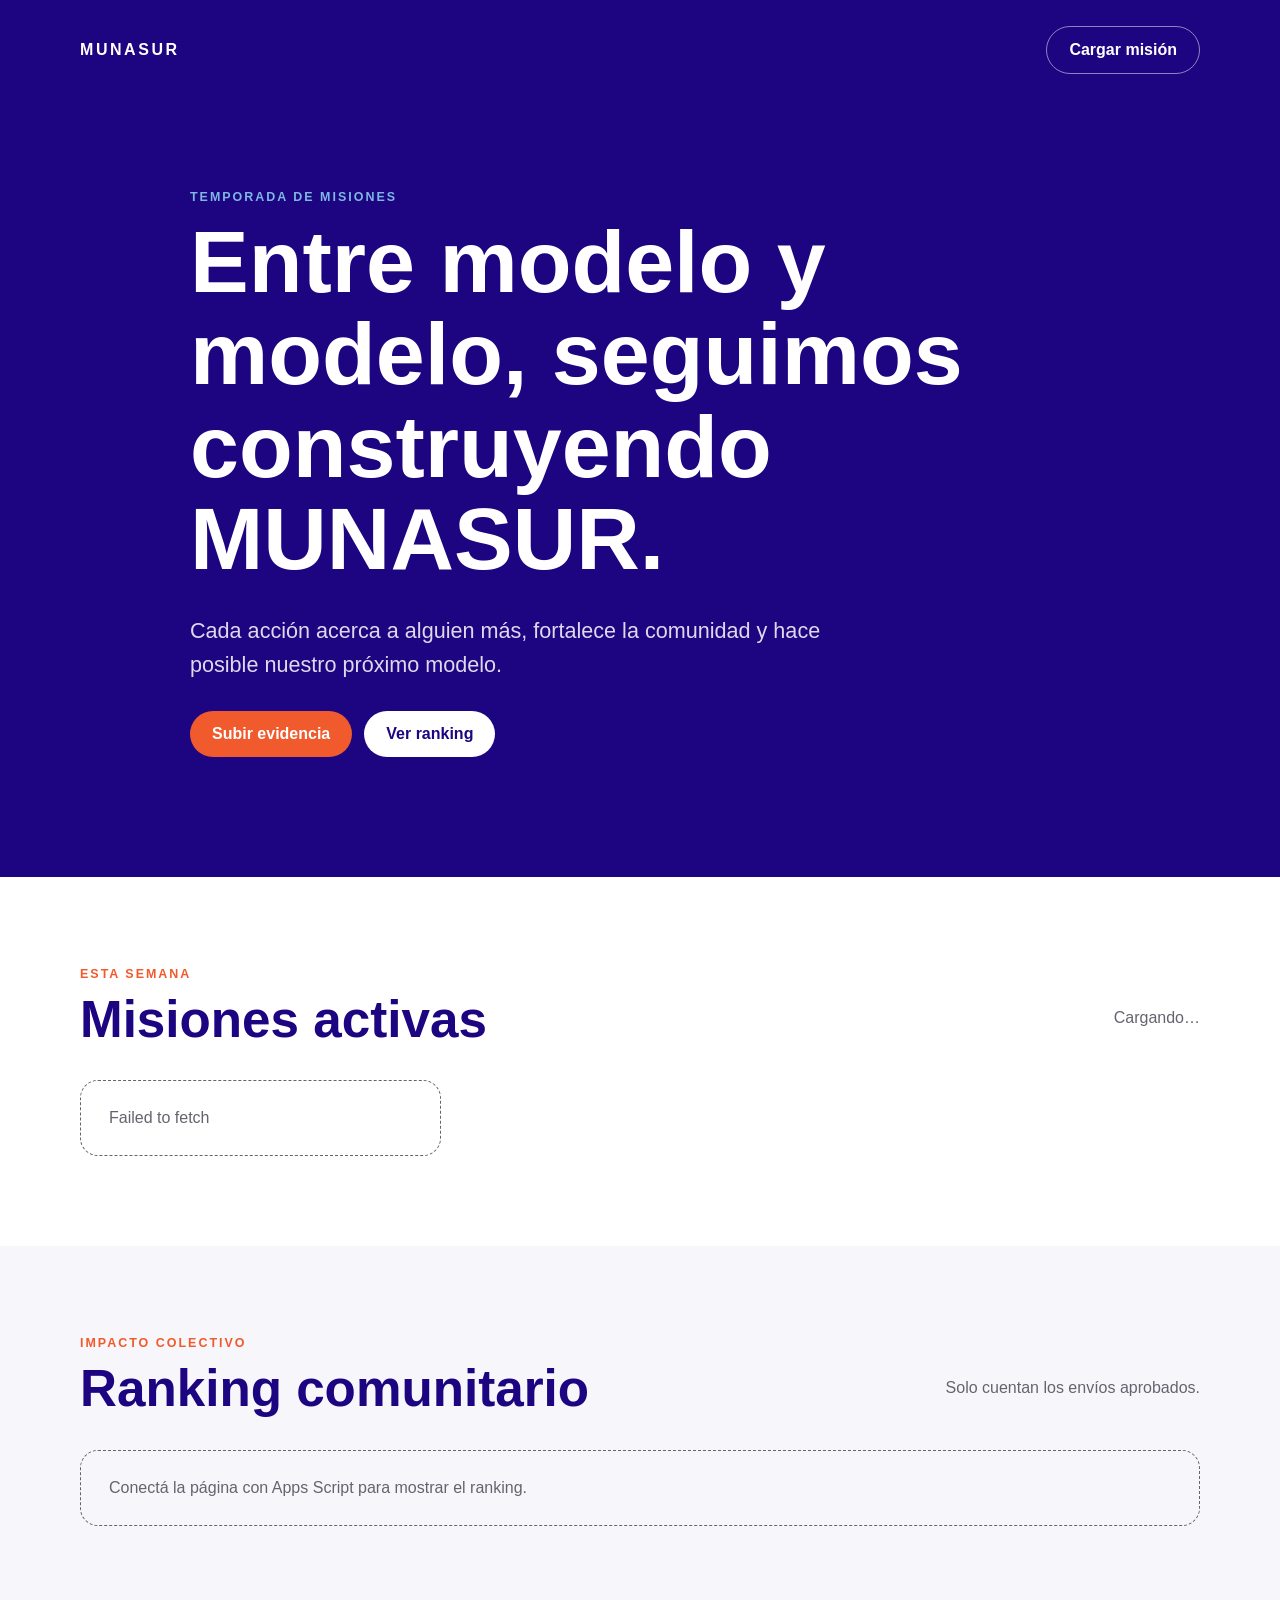
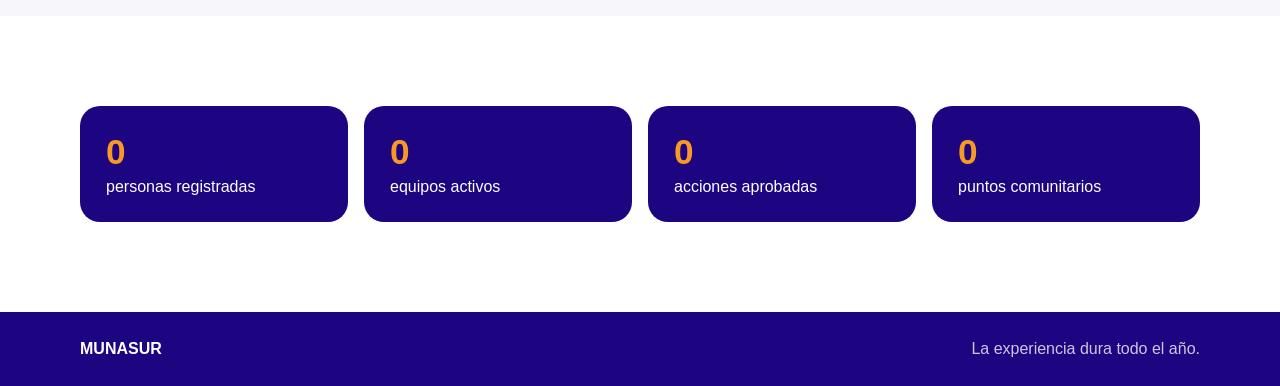
==== index.html @ c3bd2515 "Primera versión MUNASUR Misiones" ====
<!doctype html>
<html lang="es">
<head>
  <meta charset="utf-8" />
  <meta name="viewport" content="width=device-width,initial-scale=1" />
  <meta name="description" content="Misiones MUNASUR: participación, comunidad e impacto colectivo." />
  <title>Misiones MUNASUR</title>
  <link rel="preconnect" href="https://fonts.googleapis.com">
  <link rel="preconnect" href="https://fonts.gstatic.com" crossorigin>
  <link href="https://fonts.googleapis.com/css2?family=DM+Sans:wght@400;500;600;700&family=Montserrat:wght@700;800&display=swap" rel="stylesheet">
  <link rel="stylesheet" href="styles.css" />
</head>
<body>
  <header class="hero">
    <nav class="nav shell">
      <div class="brand">MUNASUR</div>
      <button class="button button--ghost" id="openSubmitTop">Cargar misión</button>
    </nav>
    <div class="hero__content shell">
      <p class="eyebrow">TEMPORADA DE MISIONES</p>
      <h1>Entre modelo y modelo, seguimos construyendo MUNASUR.</h1>
      <p class="hero__lead">Cada acción acerca a alguien más, fortalece la comunidad y hace posible nuestro próximo modelo.</p>
      <div class="hero__actions">
        <button class="button" id="openSubmitHero">Subir evidencia</button>
        <a class="button button--secondary" href="#ranking">Ver ranking</a>
      </div>
    </div>
  </header>

  <main>
    <section class="section shell">
      <div class="section__heading">
        <div>
          <p class="eyebrow">ESTA SEMANA</p>
          <h2>Misiones activas</h2>
        </div>
        <p class="muted" id="lastUpdate">Cargando…</p>
      </div>
      <div class="cards" id="missions"></div>
    </section>

    <section class="section section--soft" id="ranking">
      <div class="shell">
        <div class="section__heading">
          <div>
            <p class="eyebrow">IMPACTO COLECTIVO</p>
            <h2>Ranking comunitario</h2>
          </div>
          <p class="muted">Solo cuentan los envíos aprobados.</p>
        </div>
        <div class="ranking" id="rankingList"></div>
      </div>
    </section>

    <section class="section shell">
      <div class="impact-grid" id="stats"></div>
    </section>
  </main>

  <dialog class="modal" id="submitDialog">
    <form class="modal__panel" id="submissionForm">
      <button type="button" class="modal__close" id="closeDialog" aria-label="Cerrar">×</button>
      <p class="eyebrow">CARGAR EVIDENCIA</p>
      <h2>Completá tu misión</h2>
      <p class="muted">Ingresá el mail con el que te registraste. La coordinación revisará el envío antes de sumar puntos.</p>

      <label>Mail MUNASUR
        <input type="email" name="email" id="email" required placeholder="nombre@munasur.org" />
      </label>
      <label>Misión
        <select name="missionId" id="missionSelect" required></select>
      </label>
      <label>Contanos brevemente qué hiciste
        <textarea name="comment" id="comment" rows="4" maxlength="600" required></textarea>
      </label>
      <label>Evidencia
        <input type="file" name="evidence" id="evidence" accept="image/*,.pdf,video/mp4,video/quicktime" required />
        <small>Máximo recomendado: 8 MB. Imagen, PDF o video corto.</small>
      </label>
      <label class="check"><input type="checkbox" required /> Confirmo que la evidencia corresponde a una acción real.</label>
      <button class="button button--full" type="submit" id="submitButton">Enviar para revisión</button>
      <p class="form-message" id="formMessage" role="status"></p>
    </form>
  </dialog>

  <footer class="footer">
    <div class="shell"><strong>MUNASUR</strong><span>La experiencia dura todo el año.</span></div>
  </footer>

  <script src="config.js"></script>
  <script src="script.js"></script>
</body>
</html>
---- styles.css ----
:root{
    --orange:#f15a2c;
    --blue:#7eb7e4;
    --amber:#f89825;
    --purple:#1d0480;
  
    --navy:#1d0480;
    --teal:#7eb7e4;
    --gold:#f89825;
  
    --paper:#f7f7fb;
    --ink:#1d0480;
    --muted:#64646f;
    --white:#fff;
    --line:#e2e2ea;
    --danger:#a33a3a;
  
    --radius:22px;
    --shadow:0 18px 50px rgba(29,4,128,.12);
  }
  
  *{
    box-sizing:border-box;
  }
  
  html{
    scroll-behavior:smooth;
  }
  
  body{
    margin:0;
    font-family:"Raleway",sans-serif;
    color:var(--ink);
    background:#fff;
  }
  
  .shell{
    width:min(1120px,calc(100% - 40px));
    margin:auto;
  }
  
  
  /* HERO */
  
  .hero{
    min-height:620px;
    color:#fff;
    background:#1d0480;
    overflow:hidden;
  }
  
  .nav{
    display:flex;
    align-items:center;
    justify-content:space-between;
    padding:26px 0;
  }
  
  .brand{
    font-family:"Poppins",sans-serif;
    font-weight:800;
    letter-spacing:.16em;
  }
  
  .hero__content{
    padding:90px 0 120px;
    max-width:900px;
  }
  
  .eyebrow{
    font-family:"Poppins",sans-serif;
    font-size:.78rem;
    font-weight:800;
    letter-spacing:.16em;
    color:var(--orange);
    margin:0 0 12px;
  }

  .hero .eyebrow{
    color:#7eb7e4;
  }
  
  /* TIPOGRAFÍA */
  
  h1,
  h2,
  h3{
    font-family:"Poppins",sans-serif;
    margin:0;
    line-height:1.05;
  }
  
  h1{
    font-size:clamp(2.7rem,7vw,5.5rem);
    max-width:980px;
  }
  
  h2{
    font-size:clamp(2rem,4vw,3.2rem);
  }
  
  .hero__lead{
    font-family:"Raleway",sans-serif;
    font-size:clamp(1.05rem,2vw,1.35rem);
    line-height:1.6;
    max-width:700px;
    color:rgba(255,255,255,.85);
    margin:28px 0;
  }
  
  
  /* BOTONES */
  
  .hero__actions{
    display:flex;
    gap:12px;
    flex-wrap:wrap;
  }
  
  .button{
    border:0;
    border-radius:999px;
    background:#f15a2c;
    color: #fff;
    padding:14px 22px;
    font:700 1rem "Raleway",sans-serif;
    cursor:pointer;
    text-decoration:none;
    display:inline-flex;
    justify-content:center;
    align-items:center;
    transition:.2s transform,.2s opacity;
  }
  
  .button:hover{
    transform:translateY(-2px);
    background:#f89825;
    color:#1d0480;
  }
  
  .button--secondary{
    background:#fff;
    color:var(--purple);
  }
  
  .button--ghost{
    background:transparent;
    color:#fff;
    border:1px solid rgba(255,255,255,.5);
  }
  
  .button--full{
    width:100%;
    margin-top:6px;
  }
  
  
  /* SECCIONES */
  
  .section{
    padding:90px 0;
  }
  
  .section--soft{
    background:var(--paper);
  }
  
  .section__heading{
    display:flex;
    justify-content:space-between;
    align-items:flex-end;
    gap:30px;
    margin-bottom:34px;
  }
  
  .muted{
    color:var(--muted);
    line-height:1.6;
  }
  
  
  /* MISIONES */
  
  .cards{
    display:grid;
    grid-template-columns:repeat(3,1fr);
    gap:18px;
  }
  
  .card{
    border:1px solid var(--line);
    border-radius:var(--radius);
    padding:26px;
    box-shadow:0 10px 30px rgba(29,4,128,.07);
    background:#fff;
    display:flex;
    flex-direction:column;
    min-height:285px;
  }
  
  .card__top{
    display:flex;
    justify-content:space-between;
    gap:12px;
    align-items:center;
  }
  
  .pill{
    font-size:.75rem;
    font-weight:800;
    padding:7px 10px;
    border-radius:999px;
    background:#7eb7e4;
    color:#fff;
  }
  
  .points{
    font-family:"Poppins",sans-serif;
    font-weight:800;
    color:#f15a2c;
  }
  
  .card h3{
    font-family:"Poppins",sans-serif;
    font-size:1.4rem;
    margin:24px 0 10px;
  }
  
  .card p{
    line-height:1.6;
    color:var(--muted);
    margin:0 0 22px;
  }
  
  .card .button{
    margin-top:auto;
    align-self:flex-start;
  }
  
  
  /* RANKING */
  
  .ranking{
    display:grid;
    gap:12px;
  }
  
  .rank-row{
    display:grid;
    grid-template-columns:62px 1fr auto;
    align-items:center;
    gap:16px;
    background:#fff;
    border-radius:18px;
    padding:18px 22px;
    border:1px solid var(--line);
  }
  
  .rank-position{
    font:800 1.35rem "Poppins",sans-serif;
    color:#f15a2c;
  }
  
  .rank-team{
    font-family:"Poppins",sans-serif;
    font-weight:700;
    font-size:1.08rem;
  }
  
  .rank-meta{
    font-size:.9rem;
    color:var(--muted);
    margin-top:3px;
  }
  
  .rank-score{
    font:800 1.3rem "Poppins",sans-serif;
    color:var(--purple);
  }
  
  
  /* IMPACTO */
  
  .impact-grid{
    display:grid;
    grid-template-columns:repeat(4,1fr);
    gap:16px;
  }
  
  .stat{
    padding:26px;
    border-radius:20px;
    background:#1d0480;
    color:#fff;
  }
  
  .stat strong{
    display:block;
    font:800 2.2rem "Poppins",sans-serif;
    color:#f89825;
    margin-bottom:6px;
  }
  
  
  /* MODAL */
  
  .modal{
    border:0;
    padding:0;
    border-radius:24px;
    width:min(620px,calc(100% - 28px));
    box-shadow:0 18px 50px rgba(29,4,128,.12);
  }
  
  .modal::backdrop{
    background:#1d0480;
    backdrop-filter:blur(4px);
  }
  
  .modal__panel{
    padding:34px;
    position:relative;
  }
  
  .modal__close{
    position:absolute;
    right:20px;
    top:16px;
    border:0;
    background:transparent;
    font-size:2rem;
    cursor:pointer;
    color:#64646f;
  }
  
  
  /* FORMULARIO */
  
  label{
    display:block;
    font-weight:700;
    margin:18px 0 0;
  }
  
  input,
  select,
  textarea{
    width:100%;
    margin-top:8px;
    border:1px solid #cfd6df;
    border-radius:12px;
    padding:13px 14px;
    font-family:"Raleway",sans-serif;
    font-size:1rem;
    background:#fff;
  }
  
  input:focus,
  select:focus,
  textarea:focus{
    outline:none;
    border-color:#7eb7e4;
    box-shadow:0 0 0 3px rgba(126,183,228,.25);
  }
  
  textarea{
    resize:vertical;
  }
  
  small{
    display:block;
    color:#64646f;
    font-weight:400;
    margin-top:6px;
  }
  
  .check{
    display:flex;
    align-items:flex-start;
    gap:9px;
    font-weight:500;
    line-height:1.4;
  }
  
  .check input{
    width:auto;
    margin-top:3px;
  }
  
  .form-message{
    min-height:24px;
    text-align:center;
    font-weight:700;
  }
  
  .form-message.error{
    color:#a33a3a;
  }
  
  .form-message.success{
    color:#3a8d8a;
  }
  
  
  /* FOOTER */
  
  .footer{
    padding:28px 0;
    background:#1d0480;
    color:#fff;
  }
  
  .footer .shell{
    display:flex;
    justify-content:space-between;
    gap:20px;
    color:rgba(255,255,255,.78);
  }
  
  .footer strong{
    color:#fff;
  }
  
  .empty{
    padding:28px;
    border:1px dashed #64646f;
    border-radius:18px;
    color:var(--muted);
  }
  
  
  /* RESPONSIVE */
  
  @media(max-width:820px){
  
    .cards,
    .impact-grid{
      grid-template-columns:1fr 1fr;
    }
  
    .hero{
      min-height:auto;
    }
  
    .hero__content{
      padding:70px 0 100px;
    }
  
    .section__heading{
      align-items:flex-start;
      flex-direction:column;
    }
  
    .rank-row{
      grid-template-columns:48px 1fr;
    }
  
    .rank-score{
      grid-column:2;
    }
  }
  
  @media(max-width:560px){
  
    .shell{
      width:min(100% - 26px,1120px);
    }
  
    .cards,
    .impact-grid{
      grid-template-columns:1fr;
    }
  
    .hero__content{
      padding:56px 0 80px;
    }
  
    .section{
      padding:64px 0;
    }
  
    .modal__panel{
      padding:28px 20px;
    }
  
    .footer .shell{
      flex-direction:column;
    }
  }
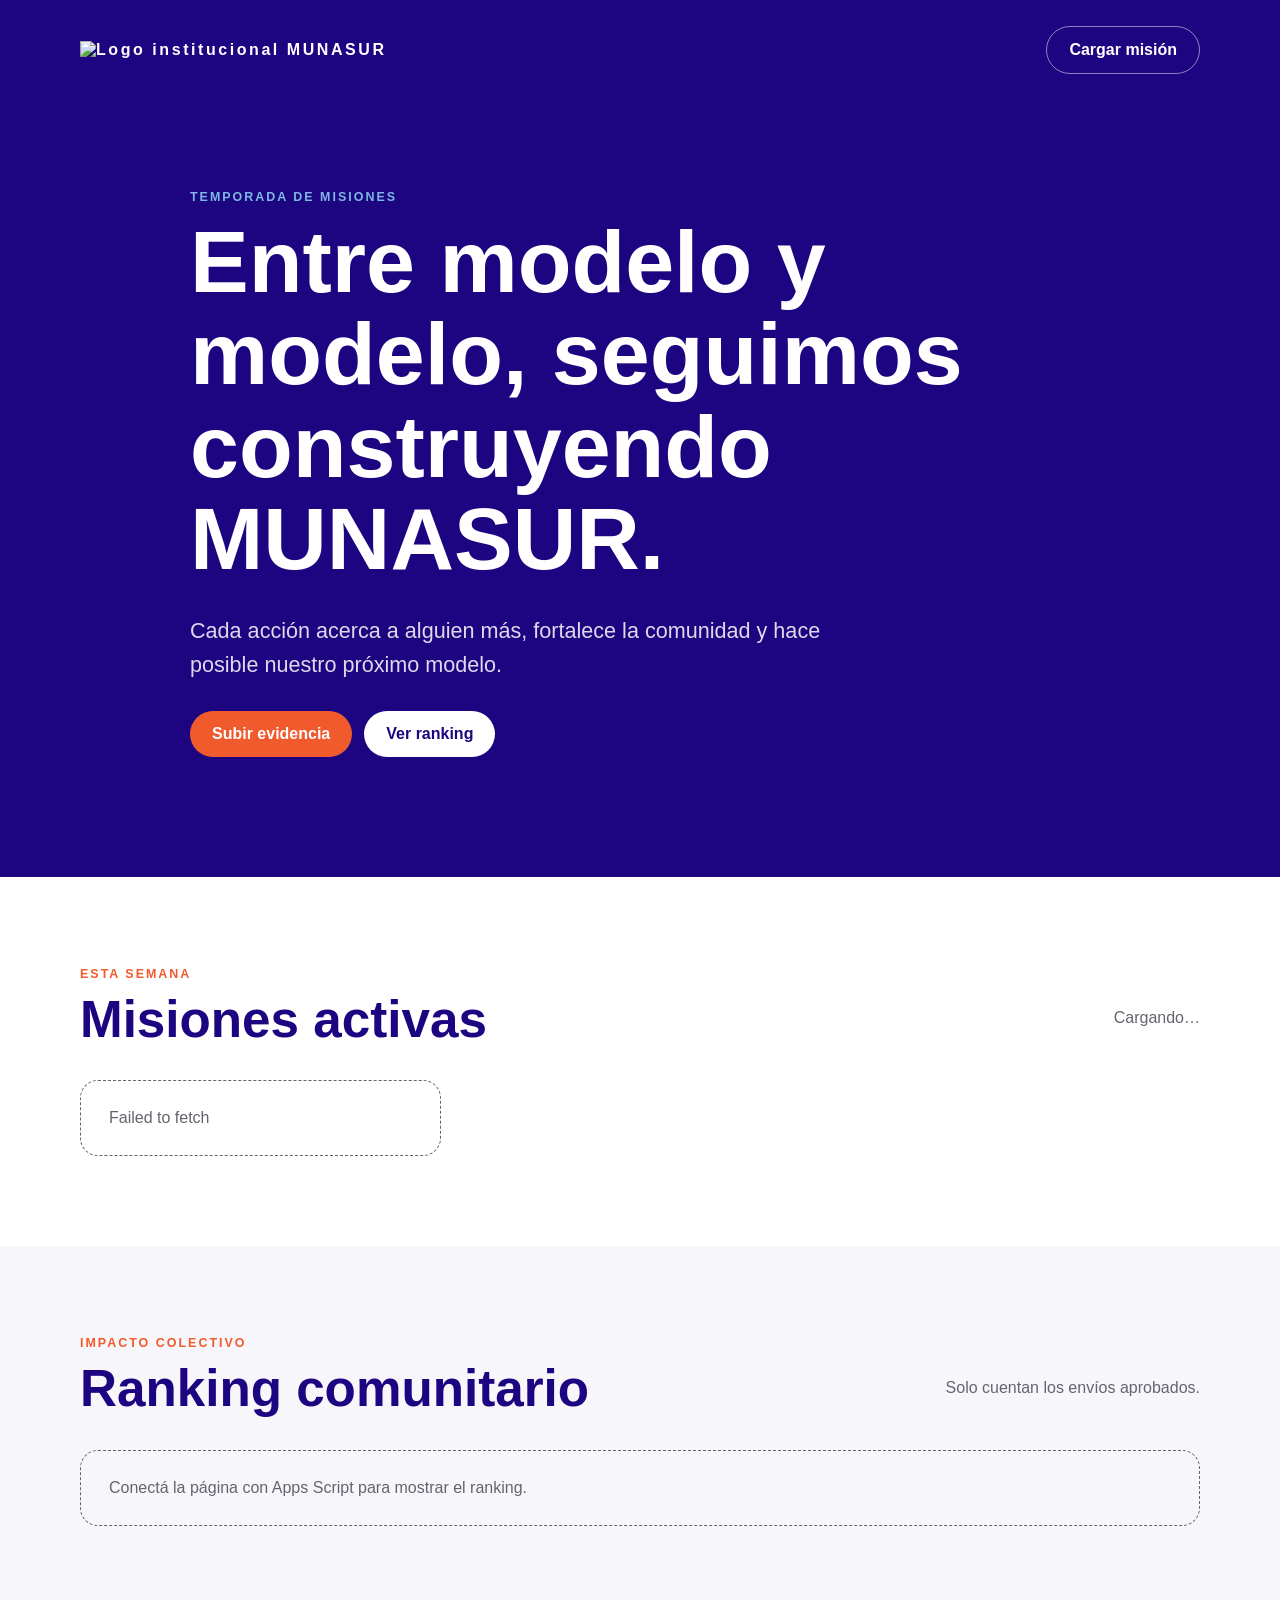
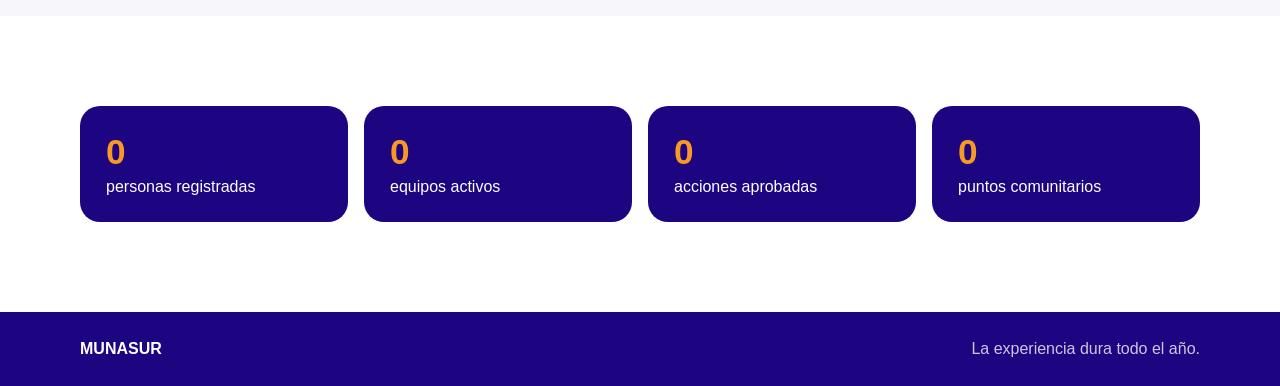
==== commit 5bc48d76: "Replace brand text with logo image" ====
--- a/index.html
+++ b/index.html
@@ -13,7 +13,9 @@
 <body>
   <header class="hero">
     <nav class="nav shell">
-      <div class="brand">MUNASUR</div>
+      <div class="brand">
+        <img src="logo.png" alt="Logo institucional MUNASUR">
+      </div>
       <button class="button button--ghost" id="openSubmitTop">Cargar misión</button>
     </nav>
     <div class="hero__content shell">
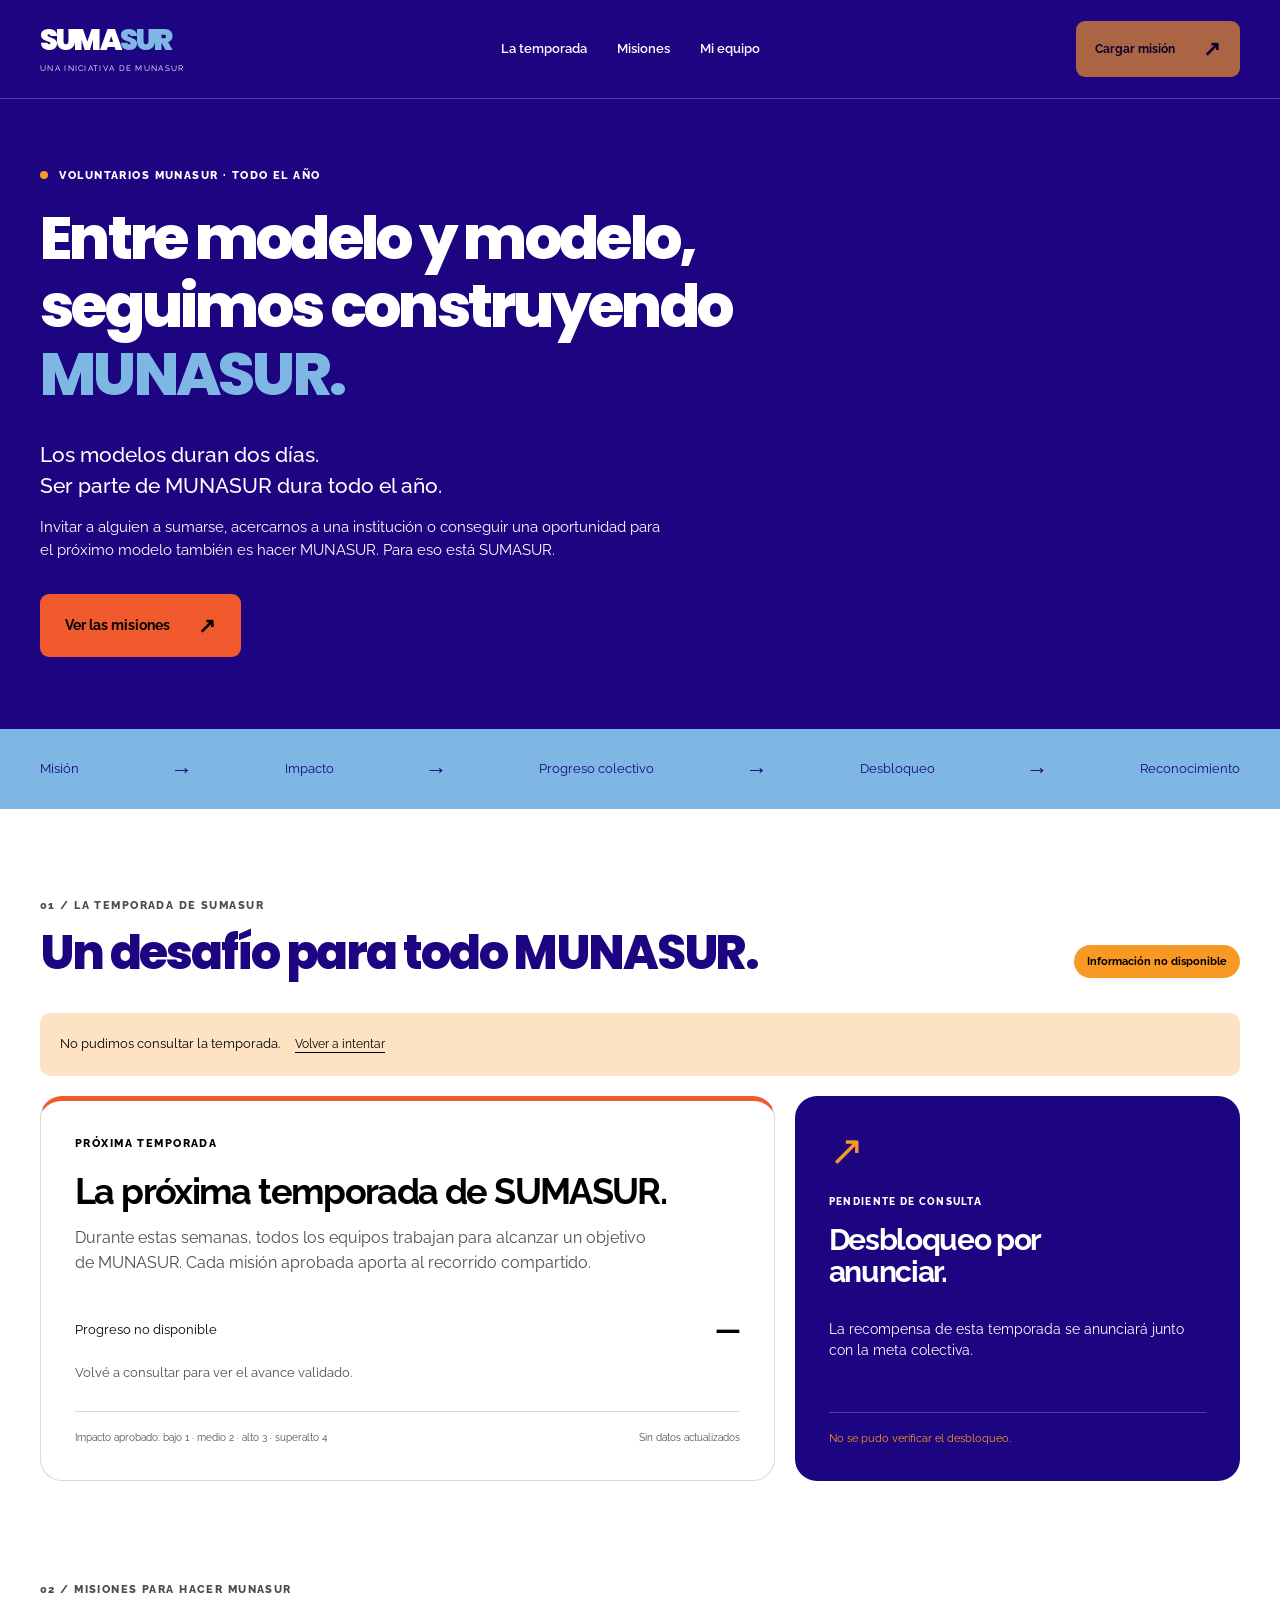
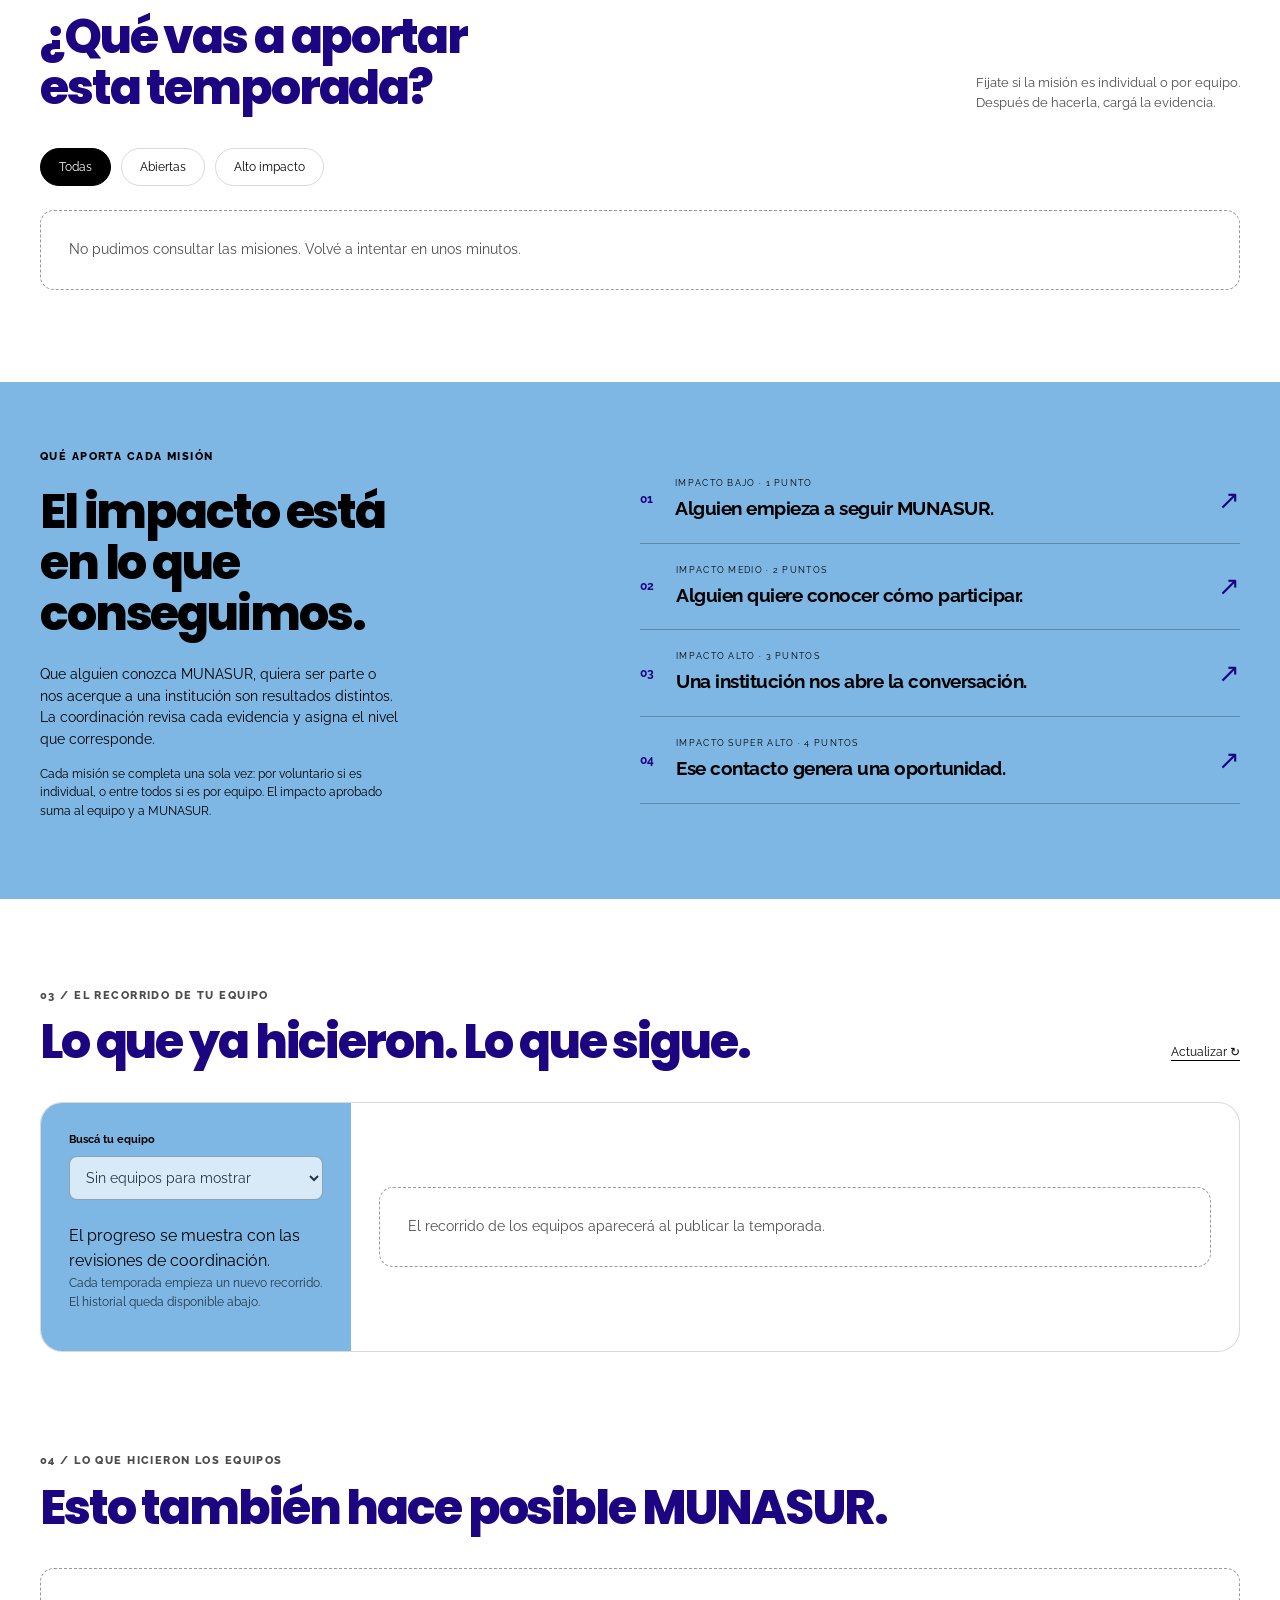
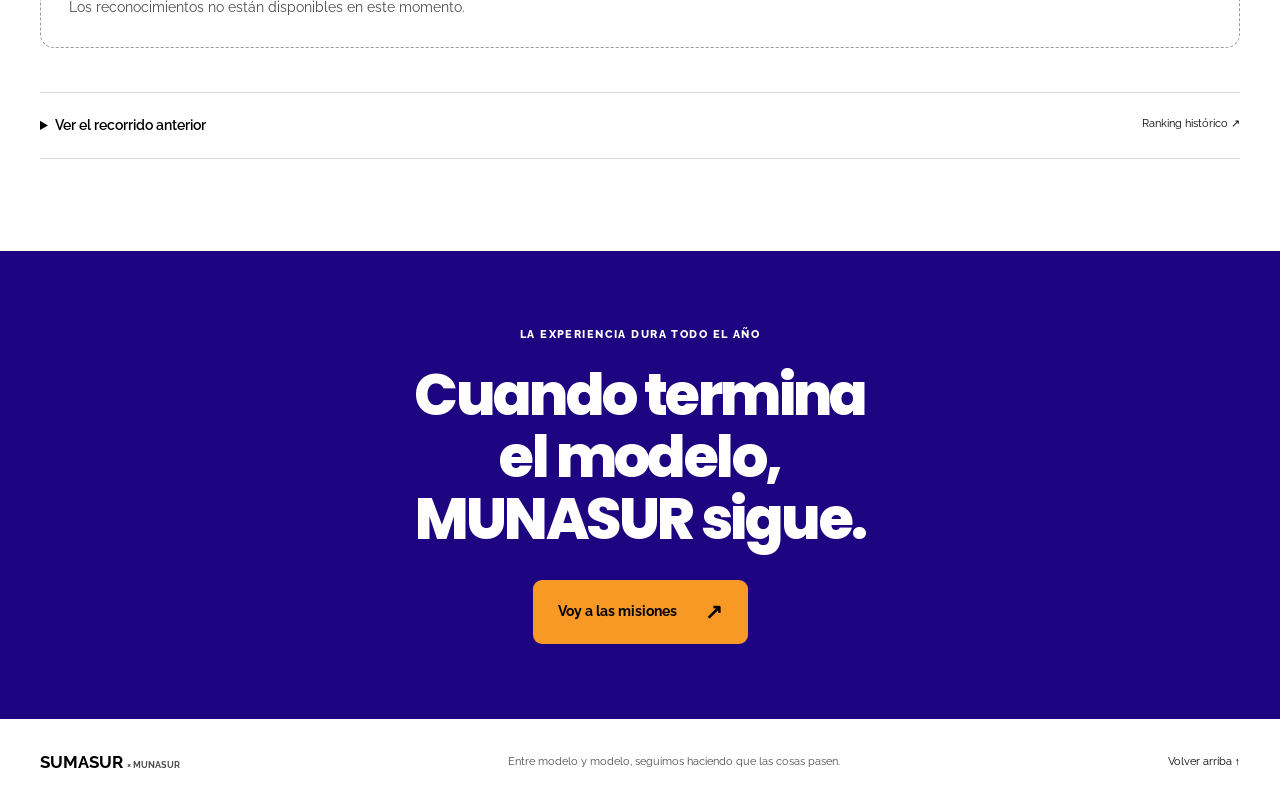
==== commit 26a02b77: "Add relanzamiento SUMASUR" ====
--- a/index.html
+++ b/index.html
@@ -1,95 +1,54 @@
 <!doctype html>
-<html lang="es">
+<html lang="es-AR">
 <head>
-  <meta charset="utf-8" />
-  <meta name="viewport" content="width=device-width,initial-scale=1" />
-  <meta name="description" content="Misiones MUNASUR: participación, comunidad e impacto colectivo." />
-  <title>Misiones MUNASUR</title>
-  <link rel="preconnect" href="https://fonts.googleapis.com">
-  <link rel="preconnect" href="https://fonts.gstatic.com" crossorigin>
-  <link href="https://fonts.googleapis.com/css2?family=DM+Sans:wght@400;500;600;700&family=Montserrat:wght@700;800&display=swap" rel="stylesheet">
-  <link rel="stylesheet" href="styles.css" />
+  <meta charset="utf-8"><meta name="viewport" content="width=device-width,initial-scale=1">
+  <meta name="description" content="SUMASUR: misiones con impacto, temporadas y metas que construimos en comunidad.">
+  <meta name="theme-color" content="#1d0480"><title>SUMASUR · Entre modelo y modelo</title>
+  <link rel="preconnect" href="https://fonts.googleapis.com"><link rel="preconnect" href="https://fonts.gstatic.com" crossorigin>
+  <link href="https://fonts.googleapis.com/css2?family=Raleway:wght@400;500;600;700&family=Poppins:wght@600;700;800;900&display=swap" rel="stylesheet">
+  <link rel="stylesheet" href="styles.css">
 </head>
 <body>
-  <header class="hero">
-    <nav class="nav shell">
-      <div class="brand">
-        <img src="logo.png" alt="Logo institucional MUNASUR">
-      </div>
-      <button class="button button--ghost" id="openSubmitTop">Cargar misión</button>
-    </nav>
-    <div class="hero__content shell">
-      <p class="eyebrow">TEMPORADA DE MISIONES</p>
-      <h1>Entre modelo y modelo, seguimos construyendo MUNASUR.</h1>
-      <p class="hero__lead">Cada acción acerca a alguien más, fortalece la comunidad y hace posible nuestro próximo modelo.</p>
-      <div class="hero__actions">
-        <button class="button" id="openSubmitHero">Subir evidencia</button>
-        <a class="button button--secondary" href="#ranking">Ver ranking</a>
-      </div>
-    </div>
-  </header>
-
-  <main>
-    <section class="section shell">
-      <div class="section__heading">
-        <div>
-          <p class="eyebrow">ESTA SEMANA</p>
-          <h2>Misiones activas</h2>
-        </div>
-        <p class="muted" id="lastUpdate">Cargando…</p>
-      </div>
-      <div class="cards" id="missions"></div>
-    </section>
-
-    <section class="section section--soft" id="ranking">
-      <div class="shell">
-        <div class="section__heading">
-          <div>
-            <p class="eyebrow">IMPACTO COLECTIVO</p>
-            <h2>Ranking comunitario</h2>
-          </div>
-          <p class="muted">Solo cuentan los envíos aprobados.</p>
-        </div>
-        <div class="ranking" id="rankingList"></div>
-      </div>
-    </section>
-
-    <section class="section shell">
-      <div class="impact-grid" id="stats"></div>
-    </section>
-  </main>
-
-  <dialog class="modal" id="submitDialog">
-    <form class="modal__panel" id="submissionForm">
-      <button type="button" class="modal__close" id="closeDialog" aria-label="Cerrar">×</button>
-      <p class="eyebrow">CARGAR EVIDENCIA</p>
-      <h2>Completá tu misión</h2>
-      <p class="muted">Ingresá el mail con el que te registraste. La coordinación revisará el envío antes de sumar puntos.</p>
-
-      <label>Mail MUNASUR
-        <input type="email" name="email" id="email" required placeholder="nombre@munasur.org" />
-      </label>
-      <label>Misión
-        <select name="missionId" id="missionSelect" required></select>
-      </label>
-      <label>Contanos brevemente qué hiciste
-        <textarea name="comment" id="comment" rows="4" maxlength="600" required></textarea>
-      </label>
-      <label>Evidencia
-        <input type="file" name="evidence" id="evidence" accept="image/*,.pdf,video/mp4,video/quicktime" required />
-        <small>Máximo recomendado: 8 MB. Imagen, PDF o video corto.</small>
-      </label>
-      <label class="check"><input type="checkbox" required /> Confirmo que la evidencia corresponde a una acción real.</label>
-      <button class="button button--full" type="submit" id="submitButton">Enviar para revisión</button>
-      <p class="form-message" id="formMessage" role="status"></p>
-    </form>
-  </dialog>
-
-  <footer class="footer">
-    <div class="shell"><strong>MUNASUR</strong><span>La experiencia dura todo el año.</span></div>
-  </footer>
-
-  <script src="config.js"></script>
-  <script src="script.js"></script>
-</body>
-</html>
+<a class="skip" href="#main">Ir al contenido</a>
+<div class="demo-banner" id="demoBanner" hidden>VISTA DE EJEMPLO · Equipos, resultados y recompensa ficticios. Los envíos están desactivados. <a href="?">Salir del ejemplo</a><div class="demo-controls"><label for="demoGoalType">Probar desbloqueo por</label><select id="demoGoalType"><option value="puntos">Puntos de impacto</option><option value="resultados">Resultados concretos</option></select></div></div>
+<header class="header"><nav class="shell nav" aria-label="Principal">
+  <a class="wordmark" href="#" aria-label="SUMASUR, inicio">SUMA<span>SUR</span><small>UNA INICIATIVA DE MUNASUR</small></a>
+  <div class="nav-links"><a href="#temporada">La temporada</a><a href="#misiones">Misiones</a><a href="#equipos">Mi equipo</a></div>
+  <button class="button button--small" id="openSubmitTop" disabled>Cargar misión <span aria-hidden="true">↗</span></button>
+</nav></header>
+<main id="main">
+<div class="hero-band"><section class="hero shell">
+  <div class="hero-copy"><p class="eyebrow"><span class="dot"></span> VOLUNTARIOS MUNASUR · TODO EL AÑO</p>
+    <h1>Entre modelo y modelo, <br>seguimos construyendo <br><span>MUNASUR.</span></h1>
+    <p class="hero-lead">Los modelos duran dos días.<br>Ser parte de MUNASUR dura todo el año.</p>
+    <p class="hero-note">Invitar a alguien a sumarse, acercarnos a una institución o conseguir una oportunidad para el próximo modelo también es hacer MUNASUR. Para eso está SUMASUR.</p>
+    <a class="button" href="#misiones">Ver las misiones <span aria-hidden="true">↗</span></a>
+  </div>
+</section></div>
+<div class="principles"><div class="shell"><span>Misión</span><b>→</b><span>Impacto</span><b>→</b><span>Progreso colectivo</span><b>→</b><span>Desbloqueo</span><b>→</b><span>Reconocimiento</span></div></div>
+<section class="section shell" id="temporada">
+  <div class="section-heading"><div><p class="eyebrow">01 / LA TEMPORADA DE SUMASUR</p><h2>Un desafío para todo MUNASUR.</h2></div><span class="status-pill" id="seasonStatus">Consultando temporada…</span></div>
+  <div id="connectionMessage" class="notice" role="status" hidden></div>
+  <div class="season-grid"><article class="season-card"><p class="eyebrow" id="seasonDates">PRÓXIMA TEMPORADA</p><h3 id="seasonTitle">La próxima temporada de SUMASUR.</h3><p id="seasonNarrative">Durante estas semanas, todos los equipos trabajan para alcanzar un objetivo de MUNASUR. Cada misión aprobada aporta al recorrido compartido.</p>
+    <div class="progress-top"><span id="progressLabel">Meta por anunciar</span><strong id="progressNumber">—</strong></div>
+    <progress id="collectiveMeter" max="100" value="0" aria-label="Progreso colectivo" hidden></progress>
+    <div id="goalList" class="goal-list"></div><p class="small" id="progressCaption">La coordinación publicará el objetivo y los criterios antes del lanzamiento.</p>
+    <p class="season-impact" id="seasonImpact"></p><div class="season-bottom"><span>Impacto aprobado: bajo 1 · medio 2 · alto 3 · superalto 4</span><span id="seasonUpdate"></span></div>
+  </article><aside class="unlock-card"><span class="unlock-icon" id="unlockIcon" aria-hidden="true">↗</span><p class="eyebrow" id="unlockLabel">LO QUE PODEMOS DESBLOQUEAR</p><h3 id="rewardTitle">Desbloqueo por anunciar.</h3><p id="rewardDescription">La recompensa de esta temporada se anunciará junto con la meta colectiva.</p><div class="unlock-footer" id="unlockFooter">Lo alcanzamos entre todos los equipos.</div></aside></div>
+</section>
+<section class="section shell" id="misiones"><div class="section-heading"><div><p class="eyebrow">02 / MISIONES PARA HACER MUNASUR</p><h2>¿Qué vas a aportar<br>esta temporada?</h2></div><p class="section-note">Fijate si la misión es individual o por equipo.<br>Después de hacerla, cargá la evidencia.</p></div>
+  <div class="filters" role="group" aria-label="Filtrar misiones"><button class="filter active" data-filter="all" aria-pressed="true">Todas</button><button class="filter" data-filter="open" aria-pressed="false">Abiertas</button><button class="filter" data-filter="alto" aria-pressed="false">Alto impacto</button></div>
+  <div class="mission-grid" id="missions" aria-live="polite"><p class="empty">Consultando las misiones de la temporada…</p></div>
+</section>
+<section class="quality-section"><div class="shell quality-layout"><div><p class="eyebrow">QUÉ APORTA CADA MISIÓN</p><h2>El impacto está<br>en lo que conseguimos.</h2><p>Que alguien conozca MUNASUR, quiera ser parte o nos acerque a una institución son resultados distintos. La coordinación revisa cada evidencia y asigna el nivel que corresponde.</p><p class="quality-note">Cada misión se completa una sola vez: por voluntario si es individual, o entre todos si es por equipo. El impacto aprobado suma al equipo y a MUNASUR.</p></div><ol class="quality-ladder"><li><span>01</span><div><small>IMPACTO BAJO · 1 PUNTO</small><strong>Alguien empieza a seguir MUNASUR.</strong></div><i>↗</i></li><li><span>02</span><div><small>IMPACTO MEDIO · 2 PUNTOS</small><strong>Alguien quiere conocer cómo participar.</strong></div><i>↗</i></li><li><span>03</span><div><small>IMPACTO ALTO · 3 PUNTOS</small><strong>Una institución nos abre la conversación.</strong></div><i>↗</i></li><li><span>04</span><div><small>IMPACTO SUPER ALTO · 4 PUNTOS</small><strong>Ese contacto genera una oportunidad.</strong></div><i>↗</i></li></ol></div></section>
+<section class="section shell" id="equipos"><div class="section-heading"><div><p class="eyebrow">03 / EL RECORRIDO DE TU EQUIPO</p><h2>Lo que ya hicieron. Lo que sigue.</h2></div><button class="text-button" id="refreshProgress">Actualizar <span aria-hidden="true">↻</span></button></div>
+  <div class="team-layout"><div class="team-sidebar"><label for="teamProgressSelect">Buscá tu equipo</label><select id="teamProgressSelect" disabled><option>Esperando temporada</option></select><div id="teamProgressSummary"><p>Acá vas a ver lo que completaron, lo que está en revisión y las misiones pendientes.</p></div><p class="small">Cada temporada empieza un nuevo recorrido. El historial queda disponible abajo.</p></div><div id="teamMissionList" class="team-list" aria-live="polite"><p class="empty">El progreso aparecerá cuando se publique la temporada.</p></div></div>
+</section>
+<section class="section shell" id="reconocimiento"><div class="section-heading"><div><p class="eyebrow">04 / LO QUE HICIERON LOS EQUIPOS</p><h2>Esto también hace posible MUNASUR.</h2></div></div><div id="recognitions" class="recognitions"><p class="empty">Acá vamos a reconocer los aportes aprobados y a los equipos que los hicieron posibles.</p></div>
+<details id="ranking" class="history"><summary>Ver el recorrido anterior <span>Ranking histórico ↗</span></summary><p class="small">Estos puntos pertenecen al sistema anterior y no se suman a la meta de la nueva temporada.</p><div id="rankingList">Consultá el historial para cargar los datos.</div><button class="text-button" id="loadHistory">Consultar historial</button></details></section>
+<section class="closing"><div class="shell"><p class="eyebrow">LA EXPERIENCIA DURA TODO EL AÑO</p><h2>Cuando termina<br>el modelo,<br><em>MUNASUR sigue.</em></h2><a class="button" href="#misiones">Voy a las misiones <span aria-hidden="true">↗</span></a></div></section>
+</main>
+<footer class="shell footer"><strong>SUMASUR <span>× MUNASUR</span></strong><p>Entre modelo y modelo, seguimos haciendo que las cosas pasen.</p><a href="#main">Volver arriba ↑</a></footer>
+<dialog id="submitDialog" aria-labelledby="dialogTitle"><form id="submissionForm"><button type="button" class="modal-close" id="closeDialog" aria-label="Cerrar">×</button><p class="eyebrow">CARGAR MISIÓN · SUMASUR</p><h2 id="dialogTitle">Contanos qué hicieron.</h2><p class="small">La coordinación revisará el resultado y su nivel de impacto antes de actualizar el progreso.</p><label>Mail con el que te registraste<input type="email" id="email" required autocomplete="email"></label><label>Misión<select id="missionSelect" required></select></label><p class="small" id="missionHelp"></p><label>¿Qué hiciste y qué resultado generó?<textarea id="comment" rows="4" required maxlength="600"></textarea></label><label>Evidencia<input type="file" id="evidence" required accept="image/*,.pdf,video/mp4,video/quicktime"><small>Imagen, PDF o video. Máximo 8 MB.</small></label><label class="check"><input type="checkbox" required> Confirmo que corresponde a una acción real.</label><button class="button" id="submitButton">Enviar para revisión</button><p id="formMessage" role="status"></p></form></dialog>
+<script src="config.js"></script><script src="season-engine.js"></script><script src="script.js"></script><script src="team-progress.js"></script>
+</body></html>
--- a/styles.css
+++ b/styles.css
@@ -1,489 +1,13 @@
-:root{
-    --orange:#f15a2c;
-    --blue:#7eb7e4;
-    --amber:#f89825;
-    --purple:#1d0480;
-  
-    --navy:#1d0480;
-    --teal:#7eb7e4;
-    --gold:#f89825;
-  
-    --paper:#f7f7fb;
-    --ink:#1d0480;
-    --muted:#64646f;
-    --white:#fff;
-    --line:#e2e2ea;
-    --danger:#a33a3a;
-  
-    --radius:22px;
-    --shadow:0 18px 50px rgba(29,4,128,.12);
-  }
-  
-  *{
-    box-sizing:border-box;
-  }
-  
-  html{
-    scroll-behavior:smooth;
-  }
-  
-  body{
-    margin:0;
-    font-family:"Raleway",sans-serif;
-    color:var(--ink);
-    background:#fff;
-  }
-  
-  .shell{
-    width:min(1120px,calc(100% - 40px));
-    margin:auto;
-  }
-  
-  
-  /* HERO */
-  
-  .hero{
-    min-height:620px;
-    color:#fff;
-    background:#1d0480;
-    overflow:hidden;
-  }
-  
-  .nav{
-    display:flex;
-    align-items:center;
-    justify-content:space-between;
-    padding:26px 0;
-  }
-  
-  .brand{
-    font-family:"Poppins",sans-serif;
-    font-weight:800;
-    letter-spacing:.16em;
-  }
-  
-  .hero__content{
-    padding:90px 0 120px;
-    max-width:900px;
-  }
-  
-  .eyebrow{
-    font-family:"Poppins",sans-serif;
-    font-size:.78rem;
-    font-weight:800;
-    letter-spacing:.16em;
-    color:var(--orange);
-    margin:0 0 12px;
-  }
+:root{--paper:#ffffff;--ink:#000000;--muted:#000000b3;--line:#00000026;--orange:#f15a2c;--blue:#7eb7e4;--purple:#1d0480;--lime:#f89825;--radius:22px}*{box-sizing:border-box}html{scroll-behavior:smooth;scroll-padding-top:100px}body{margin:0;background:var(--paper);color:var(--ink);font:16px/1.55 'Raleway',sans-serif}button,input,select,textarea{font:inherit}button,a,input,select,textarea{touch-action:manipulation}button,a{ -webkit-tap-highlight-color:transparent}a{color:inherit;text-decoration:none}button{cursor:pointer}button:disabled{cursor:not-allowed;opacity:.55}button:focus-visible,a:focus-visible,input:focus-visible,select:focus-visible,textarea:focus-visible,summary:focus-visible{outline:3px solid var(--purple);outline-offset:5px}[hidden]{display:none!important}.shell{width:min(1240px,calc(100% - 80px));margin:auto}h1,h2,h3,p{margin-top:0}h1,h2,h3{line-height:1.08;letter-spacing:-.045em}h1,h2,.wordmark{font-family:'Poppins',sans-serif}h2{font-size:clamp(30px,3.7vw,48px);font-weight:800;margin-bottom:0}h3{font-size:28px}p{color:var(--muted)}.eyebrow{font-size:11px;font-weight:800;letter-spacing:.13em;line-height:1.6;color:inherit;margin-bottom:20px}.small{font-size:13px}.header{border-bottom:1px solid var(--line)}.nav{min-height:98px;display:flex;align-items:center;justify-content:space-between;gap:24px}.wordmark{font-size:29px;font-weight:900;letter-spacing:-1.8px;line-height:1}.wordmark>span{color:var(--orange)}.wordmark small{display:block;font:8px 'Raleway',sans-serif;letter-spacing:1.3px;margin-top:8px}.nav-links{display:flex;gap:30px;font-size:13px;font-weight:600}.nav-links a:hover{color:var(--orange)}.button{display:inline-flex;align-items:center;justify-content:center;gap:28px;background:#1d0480;border:1px solid transparent;color:#fff;padding:16px 24px;border-radius:9px;font-size:14px;font-weight:700;line-height:1.4;transition:transform .2s,background .2s}.button:hover:not(:disabled){background:#000000;transform:translateY(-2px)}.button--small{padding:12px 18px;font-size:12px}.button span{font-size:21px}.hero{display:grid;grid-template-columns:1fr 1fr;align-items:center;gap:65px;padding-top:66px;padding-bottom:70px}.dot{display:inline-block;width:8px;height:8px;border-radius:50%;background:var(--orange);margin-right:7px}.hero h1{font-size:clamp(38px,5.2vw,69px);font-weight:800;line-height:1.015;margin-bottom:26px}.hero h1>span{color:var(--orange)}.hero-lead{font-size:19px;line-height:1.5;color:var(--ink);font-weight:500;margin-bottom:14px}.hero-note{font-size:14px;max-width:390px;margin-bottom:26px}.hero-art{height:536px;background:#ffffff;position:relative;border-radius:180px 180px 24px 24px;overflow:hidden;isolation:isolate}.art-grid{position:absolute;inset:0;background-image:linear-gradient(#7eb7e466 1px,transparent 1px),linear-gradient(90deg,#7eb7e466 1px,transparent 1px);background-size:42px 42px}.orbit-label{position:absolute;top:42px;left:0;width:100%;text-align:center;font-size:10px;letter-spacing:3px;font-weight:700}.art-circle{position:absolute;width:192px;height:192px;border-radius:50%;display:grid;place-items:center}.art-circle svg{width:65%;fill:none;stroke:var(--ink);stroke-width:7;stroke-linecap:round;stroke-linejoin:round}.circle-blue{background:var(--blue);left:38px;top:100px;transform:rotate(10deg)}.circle-orange{background:var(--orange);right:36px;top:163px;transform:rotate(-5deg);z-index:2}.circle-purple{background:var(--purple);left:85px;top:261px}.circle-purple svg{stroke:var(--lime)}.art-card{position:absolute;bottom:27px;right:21px;width:260px;padding:22px;background:var(--paper);border:1px solid var(--ink);box-shadow:5px 5px 0 var(--ink);transform:rotate(-5deg);z-index:4}.art-card>span{display:block;font-size:10px}.art-card .tiny-label{font-size:9px;letter-spacing:1px}.art-card strong{display:block;font-size:26px;letter-spacing:-1px;margin:6px 0}.art-card b{font-size:20px;margin-left:7px}.art-sticker{position:absolute;top:79px;right:25px;transform:rotate(13deg);border:1px solid var(--ink);border-radius:50%;width:96px;height:96px;display:grid;place-content:center;text-align:center;font-size:13px;font-weight:800;line-height:1.1;background:var(--lime);z-index:3}.principles{background:var(--ink);color:var(--paper)}.principles .shell{display:flex;justify-content:space-between;align-items:center;gap:15px;padding-top:23px;padding-bottom:23px;font-size:13px}.principles b{color:var(--lime);font-size:22px}.section{padding-top:88px;padding-bottom:12px}.section-heading{display:flex;justify-content:space-between;align-items:end;gap:30px;margin-bottom:35px}.section-heading .eyebrow{color:var(--muted);margin-bottom:12px}.section-note{font-size:13px;margin:0;max-width:340px}.status-pill,.tag{font-size:11px;font-weight:700;border:1px solid var(--line);border-radius:30px;padding:8px 13px;white-space:nowrap}.status-pill{background:var(--lime);border:0}.season-grid{display:grid;grid-template-columns:1.65fr 1fr;gap:20px}.season-card{background:#ffffff;border:1px solid var(--line);border-radius:var(--radius);padding:34px}.season-card h3{font-size:36px;margin-bottom:15px}.season-card>p:not(.eyebrow){max-width:590px}.progress-top{display:flex;justify-content:space-between;align-items:center;gap:15px;margin-top:32px;margin-bottom:12px;font-size:13px}.progress-top strong{white-space:nowrap;font-size:28px;letter-spacing:-1px}progress{display:block;width:100%;height:14px;border:none;border-radius:20px;overflow:hidden;background:#7eb7e440;accent-color:var(--orange);margin-bottom:14px}progress::-webkit-progress-bar{background:#7eb7e440}progress::-webkit-progress-value{background:var(--orange);border-radius:20px}progress::-moz-progress-bar{background:var(--orange)}.season-bottom{border-top:1px solid var(--line);padding-top:18px;font-size:10px;color:var(--muted);display:flex;justify-content:space-between;gap:16px;margin-top:28px}.unlock-card{background:var(--purple);color:#fff;padding:34px;border-radius:var(--radius);display:flex;flex-direction:column}.unlock-card p{color:#ffffff}.unlock-card h3{font-size:30px;max-width:310px}.unlock-icon{font-size:42px;color:var(--lime);line-height:1;margin-bottom:22px}.unlock-card .eyebrow{font-size:10px;margin-bottom:14px}.unlock-card>p:not(.eyebrow){font-size:14px}.unlock-footer{border-top:1px solid #ffffff3b;padding-top:17px;margin-top:auto;font-size:11px;color:var(--lime)}.filters{display:flex;gap:10px;margin-bottom:24px;flex-wrap:wrap}.filter{background:transparent;border:1px solid var(--line);border-radius:30px;padding:9px 18px;font-size:12px}.filter.active{background:var(--ink);color:white;border-color:var(--ink)}.mission-grid{display:grid;grid-template-columns:repeat(3,1fr);gap:18px}.mission-card{background:#ffffff;border:1px solid var(--line);border-radius:18px;padding:26px;display:flex;flex-direction:column;min-height:360px}.mission-card:nth-child(3n+2){background:#7eb7e422}.mission-card:nth-child(3n){background:#f8982522}.mission-top{display:flex;align-items:center;justify-content:space-between;margin-bottom:28px;gap:8px}.mission-index{font-size:12px;color:var(--muted)}.tag{padding:5px 9px;font-size:9px;border-color:#00000044}.mission-card h3{font-size:25px}.mission-card>p{font-size:13px}.criterion{border-top:1px solid #00000022;padding-top:16px;font-size:12px;margin:4px 0 18px}.criterion strong{display:block;font-size:9px;letter-spacing:1px;margin-bottom:6px}.mission-card .button{margin-top:auto;background:var(--ink);padding:12px;font-size:12px}.mission-date{font-size:10px;margin-top:14px;color:var(--muted)}.empty{grid-column:1/-1;width:100%;border:1px dashed #00000066;padding:28px;border-radius:14px;font-size:14px;margin:0}.quality-section{background:var(--blue);margin-top:80px;padding:66px 0}.quality-layout{display:grid;grid-template-columns:1fr 1.2fr;gap:100px;align-items:center}.quality-layout h2{margin-bottom:25px}.quality-layout p:not(.eyebrow){color:#000000;font-size:14px;max-width:360px}.quality-layout .quality-note{font-size:12px!important}.quality-ladder{padding:0;margin:0;list-style:none}.quality-ladder li{border-bottom:1px solid #00000040;display:flex;align-items:center;gap:22px;padding:20px 0}.quality-ladder li:first-child{padding-top:0}.quality-ladder li>span{font-size:12px}.quality-ladder small{font-size:9px;letter-spacing:1.3px;display:block;margin-bottom:5px}.quality-ladder strong{font-size:19px;letter-spacing:-.5px}.quality-ladder i{margin-left:auto;font-size:26px;font-style:normal}.team-layout{display:grid;grid-template-columns:310px 1fr;border:1px solid var(--line);border-radius:var(--radius);overflow:hidden;background:#ffffff}.team-sidebar{padding:28px;background:#7eb7e433}.team-sidebar label{font-size:11px;font-weight:700;display:block;margin-bottom:8px}.team-sidebar select{margin-bottom:24px}.team-sidebar h3{font-size:23px;margin-bottom:14px}.team-sidebar p{font-size:12px}.team-list{padding:16px 28px;align-self:center}.team-mission{display:flex;align-items:center;gap:20px;justify-content:space-between;padding:20px 0;border-bottom:1px solid var(--line)}.team-mission:last-child{border:0}.team-mission h4{margin:0;font-size:14px;font-weight:600}.team-mission small{color:var(--muted);font-size:10px}.team-state{font-size:10px;border-radius:25px;padding:7px 10px;background:#0000000d;white-space:nowrap}.completed .team-state{background:#7eb7e466}.review .team-state{background:#f8982540}.team-actions{display:flex;align-items:center;gap:12px}.text-button{background:transparent;border:none;padding:6px 0;text-decoration:underline;text-underline-offset:4px;font-size:12px;color:var(--ink)}.calendar-section{background:#7eb7e433;margin-top:80px;padding:65px 0}.calendar-grid{display:grid;grid-template-columns:1fr 1fr;gap:60px}.calendar-grid h3{font-size:21px;padding-bottom:20px;border-bottom:1px solid #00000033}.calendar-grid h3>span{font-size:13px;background:var(--ink);color:white;border-radius:50%;padding:8px;margin-right:12px;letter-spacing:0}.calendar-grid ol{list-style:none;padding:0}.calendar-grid li{display:flex;gap:20px;padding:13px 0}.calendar-grid li>b{font-size:10px;min-width:32px;color:var(--muted);padding-top:3px}.calendar-grid li strong{font-size:14px}.calendar-grid li p{font-size:12px;margin:4px 0 0}.calendar-section>.shell>.small{margin:24px 0 0;font-size:11px;max-width:780px}.recognitions{display:grid;grid-template-columns:repeat(4,1fr);gap:16px}.recognition{padding:26px;border-radius:18px;border:1px solid var(--line)}.recognition strong{font-size:36px;display:block;letter-spacing:-1px}.recognition span{font-size:11px}.recognition p{font-size:12px;margin-bottom:0}.history{margin-top:44px;border-top:1px solid var(--line);border-bottom:1px solid var(--line);padding:22px 0}.history summary{cursor:pointer;font-size:14px;font-weight:600}.history summary>span{float:right;font-size:11px;font-weight:400}.history>.small{margin-top:20px}.rank-row{display:flex;gap:20px;justify-content:space-between;border-bottom:1px solid var(--line);font-size:13px;padding:12px}.rank-row b{margin-right:auto}.closing{margin-top:80px;background:var(--ink);color:var(--paper);text-align:center;padding:75px 0}.closing .eyebrow{color:var(--lime)}.closing h2{font-size:clamp(34px,4.5vw,60px);margin-bottom:30px}.closing em{color:var(--lime);font-style:normal}.footer{display:flex;gap:25px;justify-content:space-between;align-items:center;padding-top:30px;padding-bottom:30px;font-size:11px}.footer strong{font-size:17px}.footer strong span{font-size:9px;color:var(--muted)}.footer p{margin:0}.footer a{font-size:11px}.notice{padding:16px 20px;background:#f8982544;border-radius:10px;font-size:13px;margin-bottom:20px}.notice button{margin-left:12px}.demo-banner{background:var(--lime);font-size:12px;text-align:center;padding:13px}.demo-banner a{text-decoration:underline;margin-left:8px}.skip{position:absolute;left:10px;top:-100px;background:white;padding:15px;z-index:100}.skip:focus{top:10px}dialog{border:1px solid var(--line);border-radius:24px;background:var(--paper);padding:32px;width:min(540px,calc(100% - 24px));max-height:90vh}dialog::backdrop{background:#000000b8;backdrop-filter:blur(4px)}dialog h2{font-size:29px}dialog form{position:relative}dialog label{display:block;font-size:12px;font-weight:600;margin:17px 0}input,select,textarea{width:100%;padding:12px;background:#ffffff;border:1px solid #00000066;border-radius:8px;color:var(--ink);min-width:0;font-size:14px}dialog label input,dialog label select,dialog label textarea{margin-top:7px}.check{display:flex!important;gap:10px;align-items:center}.check input{width:18px;height:18px;margin:0}.modal-close{position:absolute;right:-10px;top:-20px;background:none;border:0;font-size:28px}.form-message{font-size:13px}.error{color:#1d0480}.success{color:#1d0480}.modal-close:disabled{opacity:.3}dialog small{display:block;font-size:11px;font-weight:400;margin-top:7px}
+@media(min-width:1500px){.hero{gap:110px}.hero-art{height:560px}.art-circle{width:205px;height:205px}}
+@media(max-width:1000px){.shell{width:calc(100% - 48px)}.nav-links{gap:18px;font-size:12px}.hero{gap:30px}.hero-art{height:480px}.art-circle{width:160px;height:160px}.circle-blue{left:20px}.circle-orange{right:15px}.circle-purple{left:44px;top:244px}.art-card{width:235px}.quality-layout{gap:50px}.mission-grid{grid-template-columns:repeat(2,1fr)}.team-layout{grid-template-columns:270px 1fr}.recognitions{grid-template-columns:repeat(2,1fr)}}
+@media(max-width:700px){html{scroll-padding-top:20px}.shell{width:calc(100% - 36px)}.nav{min-height:82px;flex-wrap:wrap;gap:15px;padding-top:20px;padding-bottom:17px}.wordmark{font-size:25px}.nav .button{padding:10px 12px;font-size:10px;gap:10px}.nav-links{order:3;justify-content:space-between;width:100%;padding-top:10px;border-top:1px solid var(--line)}.hero{grid-template-columns:1fr;padding-top:38px;padding-bottom:40px;gap:36px}.hero h1{font-size:48px}.hero-lead{font-size:18px}.hero-art{height:395px;max-width:440px;width:100%;margin:auto;border-radius:150px 150px 20px 20px}.orbit-label{top:30px;font-size:8px}.circle-blue{top:72px;left:34px}.circle-orange{top:121px;right:30px}.circle-purple{top:209px;left:57px}.art-sticker{width:75px;height:75px;font-size:11px;top:50px;right:32px}.art-card{width:225px;bottom:20px;right:25px;padding:16px}.art-card strong{font-size:23px}.principles .shell{flex-wrap:wrap;justify-content:center;font-size:10px;gap:10px;padding-top:15px;padding-bottom:15px}.principles b{font-size:16px}.section{padding-top:52px}.section-heading{align-items:start;flex-direction:column;gap:20px;margin-bottom:25px}.season-grid,.mission-grid,.quality-layout,.team-layout,.calendar-grid{grid-template-columns:1fr}.season-card,.unlock-card{padding:25px}.season-card h3{font-size:28px}.season-bottom{flex-direction:column;gap:8px}.unlock-card h3{max-width:none}.unlock-icon{font-size:32px}.quality-section{padding:42px 0;margin-top:45px}.quality-layout{gap:25px}.quality-ladder strong{font-size:17px}.quality-ladder li{gap:15px}.team-list{padding:5px 20px}.team-mission{gap:10px;flex-wrap:wrap}.team-actions{flex-wrap:wrap}.team-sidebar{padding:23px}.team-sidebar select{margin-bottom:20px}.team-sidebar>.small{margin-bottom:0}.calendar-section{margin-top:45px;padding:42px 0}.calendar-grid{gap:25px}.recognitions{gap:10px}.recognition{padding:18px}.history summary>span{display:block;float:none;margin:9px 0}.closing{margin-top:45px;padding:55px 0}.footer{flex-wrap:wrap;gap:15px}.footer p{order:3;width:100%}.mission-card{min-height:320px}.demo-banner{font-size:10px}.hero .eyebrow{font-size:10px}}
+@media(prefers-reduced-motion:reduce){html{scroll-behavior:auto}*{transition:none!important}}
 
-  .hero .eyebrow{
-    color:#7eb7e4;
-  }
-  
-  /* TIPOGRAFÍA */
-  
-  h1,
-  h2,
-  h3{
-    font-family:"Poppins",sans-serif;
-    margin:0;
-    line-height:1.05;
-  }
-  
-  h1{
-    font-size:clamp(2.7rem,7vw,5.5rem);
-    max-width:980px;
-  }
-  
-  h2{
-    font-size:clamp(2rem,4vw,3.2rem);
-  }
-  
-  .hero__lead{
-    font-family:"Raleway",sans-serif;
-    font-size:clamp(1.05rem,2vw,1.35rem);
-    line-height:1.6;
-    max-width:700px;
-    color:rgba(255,255,255,.85);
-    margin:28px 0;
-  }
-  
-  
-  /* BOTONES */
-  
-  .hero__actions{
-    display:flex;
-    gap:12px;
-    flex-wrap:wrap;
-  }
-  
-  .button{
-    border:0;
-    border-radius:999px;
-    background:#f15a2c;
-    color: #fff;
-    padding:14px 22px;
-    font:700 1rem "Raleway",sans-serif;
-    cursor:pointer;
-    text-decoration:none;
-    display:inline-flex;
-    justify-content:center;
-    align-items:center;
-    transition:.2s transform,.2s opacity;
-  }
-  
-  .button:hover{
-    transform:translateY(-2px);
-    background:#f89825;
-    color:#1d0480;
-  }
-  
-  .button--secondary{
-    background:#fff;
-    color:var(--purple);
-  }
-  
-  .button--ghost{
-    background:transparent;
-    color:#fff;
-    border:1px solid rgba(255,255,255,.5);
-  }
-  
-  .button--full{
-    width:100%;
-    margin-top:6px;
-  }
-  
-  
-  /* SECCIONES */
-  
-  .section{
-    padding:90px 0;
-  }
-  
-  .section--soft{
-    background:var(--paper);
-  }
-  
-  .section__heading{
-    display:flex;
-    justify-content:space-between;
-    align-items:flex-end;
-    gap:30px;
-    margin-bottom:34px;
-  }
-  
-  .muted{
-    color:var(--muted);
-    line-height:1.6;
-  }
-  
-  
-  /* MISIONES */
-  
-  .cards{
-    display:grid;
-    grid-template-columns:repeat(3,1fr);
-    gap:18px;
-  }
-  
-  .card{
-    border:1px solid var(--line);
-    border-radius:var(--radius);
-    padding:26px;
-    box-shadow:0 10px 30px rgba(29,4,128,.07);
-    background:#fff;
-    display:flex;
-    flex-direction:column;
-    min-height:285px;
-  }
-  
-  .card__top{
-    display:flex;
-    justify-content:space-between;
-    gap:12px;
-    align-items:center;
-  }
-  
-  .pill{
-    font-size:.75rem;
-    font-weight:800;
-    padding:7px 10px;
-    border-radius:999px;
-    background:#7eb7e4;
-    color:#fff;
-  }
-  
-  .points{
-    font-family:"Poppins",sans-serif;
-    font-weight:800;
-    color:#f15a2c;
-  }
-  
-  .card h3{
-    font-family:"Poppins",sans-serif;
-    font-size:1.4rem;
-    margin:24px 0 10px;
-  }
-  
-  .card p{
-    line-height:1.6;
-    color:var(--muted);
-    margin:0 0 22px;
-  }
-  
-  .card .button{
-    margin-top:auto;
-    align-self:flex-start;
-  }
-  
-  
-  /* RANKING */
-  
-  .ranking{
-    display:grid;
-    gap:12px;
-  }
-  
-  .rank-row{
-    display:grid;
-    grid-template-columns:62px 1fr auto;
-    align-items:center;
-    gap:16px;
-    background:#fff;
-    border-radius:18px;
-    padding:18px 22px;
-    border:1px solid var(--line);
-  }
-  
-  .rank-position{
-    font:800 1.35rem "Poppins",sans-serif;
-    color:#f15a2c;
-  }
-  
-  .rank-team{
-    font-family:"Poppins",sans-serif;
-    font-weight:700;
-    font-size:1.08rem;
-  }
-  
-  .rank-meta{
-    font-size:.9rem;
-    color:var(--muted);
-    margin-top:3px;
-  }
-  
-  .rank-score{
-    font:800 1.3rem "Poppins",sans-serif;
-    color:var(--purple);
-  }
-  
-  
-  /* IMPACTO */
-  
-  .impact-grid{
-    display:grid;
-    grid-template-columns:repeat(4,1fr);
-    gap:16px;
-  }
-  
-  .stat{
-    padding:26px;
-    border-radius:20px;
-    background:#1d0480;
-    color:#fff;
-  }
-  
-  .stat strong{
-    display:block;
-    font:800 2.2rem "Poppins",sans-serif;
-    color:#f89825;
-    margin-bottom:6px;
-  }
-  
-  
-  /* MODAL */
-  
-  .modal{
-    border:0;
-    padding:0;
-    border-radius:24px;
-    width:min(620px,calc(100% - 28px));
-    box-shadow:0 18px 50px rgba(29,4,128,.12);
-  }
-  
-  .modal::backdrop{
-    background:#1d0480;
-    backdrop-filter:blur(4px);
-  }
-  
-  .modal__panel{
-    padding:34px;
-    position:relative;
-  }
-  
-  .modal__close{
-    position:absolute;
-    right:20px;
-    top:16px;
-    border:0;
-    background:transparent;
-    font-size:2rem;
-    cursor:pointer;
-    color:#64646f;
-  }
-  
-  
-  /* FORMULARIO */
-  
-  label{
-    display:block;
-    font-weight:700;
-    margin:18px 0 0;
-  }
-  
-  input,
-  select,
-  textarea{
-    width:100%;
-    margin-top:8px;
-    border:1px solid #cfd6df;
-    border-radius:12px;
-    padding:13px 14px;
-    font-family:"Raleway",sans-serif;
-    font-size:1rem;
-    background:#fff;
-  }
-  
-  input:focus,
-  select:focus,
-  textarea:focus{
-    outline:none;
-    border-color:#7eb7e4;
-    box-shadow:0 0 0 3px rgba(126,183,228,.25);
-  }
-  
-  textarea{
-    resize:vertical;
-  }
-  
-  small{
-    display:block;
-    color:#64646f;
-    font-weight:400;
-    margin-top:6px;
-  }
-  
-  .check{
-    display:flex;
-    align-items:flex-start;
-    gap:9px;
-    font-weight:500;
-    line-height:1.4;
-  }
-  
-  .check input{
-    width:auto;
-    margin-top:3px;
-  }
-  
-  .form-message{
-    min-height:24px;
-    text-align:center;
-    font-weight:700;
-  }
-  
-  .form-message.error{
-    color:#a33a3a;
-  }
-  
-  .form-message.success{
-    color:#3a8d8a;
-  }
-  
-  
-  /* FOOTER */
-  
-  .footer{
-    padding:28px 0;
-    background:#1d0480;
-    color:#fff;
-  }
-  
-  .footer .shell{
-    display:flex;
-    justify-content:space-between;
-    gap:20px;
-    color:rgba(255,255,255,.78);
-  }
-  
-  .footer strong{
-    color:#fff;
-  }
-  
-  .empty{
-    padding:28px;
-    border:1px dashed #64646f;
-    border-radius:18px;
-    color:var(--muted);
-  }
-  
-  
-  /* RESPONSIVE */
-  
-  @media(max-width:820px){
-  
-    .cards,
-    .impact-grid{
-      grid-template-columns:1fr 1fr;
-    }
-  
-    .hero{
-      min-height:auto;
-    }
-  
-    .hero__content{
-      padding:70px 0 100px;
-    }
-  
-    .section__heading{
-      align-items:flex-start;
-      flex-direction:column;
-    }
-  
-    .rank-row{
-      grid-template-columns:48px 1fr;
-    }
-  
-    .rank-score{
-      grid-column:2;
-    }
-  }
-  
-  @media(max-width:560px){
-  
-    .shell{
-      width:min(100% - 26px,1120px);
-    }
-  
-    .cards,
-    .impact-grid{
-      grid-template-columns:1fr;
-    }
-  
-    .hero__content{
-      padding:56px 0 80px;
-    }
-  
-    .section{
-      padding:64px 0;
-    }
-  
-    .modal__panel{
-      padding:28px 20px;
-    }
-  
-    .footer .shell{
-      flex-direction:column;
-    }
-  }+/* Identidad MUNASUR: celeste, violeta, dos naranjas, blanco y negro. */
+.hero-band,.header{background:#7eb7e4}.header{border-color:#00000026}.hero h1{font-size:clamp(38px,4.8vw,64px)}.hero h1>span{color:#1d0480}.hero{padding-top:45px;padding-bottom:56px}.hero .button{background:#f15a2c;color:#000}.hero .button:hover{background:#f89825}.hero-art{height:555px}.art-card{border-color:#1d0480;box-shadow:5px 5px 0 #1d0480}.wordmark>span{color:#1d0480}.principles{background:#1d0480}.principles b{color:#f89825}.season-card{border-top:5px solid #f15a2c}.season-impact{font-size:13px;color:#1d0480;font-weight:700;margin:20px 0 0}.status-pill{color:#000}.quality-ladder strong{line-height:1.3}.quality-section{background:#7eb7e4}.quality-ladder i{color:#1d0480}.team-sidebar{background:#7eb7e4}.partial .team-state{background:#7eb7e440}.team-mission .mission-detail{display:block;margin-top:7px;color:#000000b3;line-height:1.5}.mission-mode{font-size:11px;font-weight:700;color:#1d0480;margin-bottom:12px}.mission-mode span{font-weight:400}.goal-row{padding:15px 0;border-bottom:1px solid #00000026}.goal-row>div{display:flex;justify-content:space-between;gap:18px;font-size:13px;margin-bottom:8px}.goal-row b{white-space:nowrap}.goal-row progress{height:7px;margin:0}.demo-controls{display:flex;align-items:center;justify-content:center;gap:12px;flex-wrap:wrap;margin-top:9px}.demo-controls label{font-weight:700}.demo-controls select{width:auto;max-width:100%;padding:6px 12px;font-size:12px;background:#fff;border-color:#000}.recognition{border-top:4px solid #f89825}.recognition:nth-child(2){border-top-color:#7eb7e4}.recognition:nth-child(3){border-top-color:#f15a2c}.recognition:nth-child(4){border-top-color:#1d0480}.recognition>small{font-size:10px;display:block}.closing{background:#1d0480}.closing .eyebrow,.closing em{color:#fff}.closing .button{background:#f89825;color:#000}.closing .button:hover{background:#f15a2c}.footer{flex-wrap:wrap}.footer p{max-width:420px}.form-message.success{color:#1d0480}.button:disabled{opacity:.65}.nav-links a:hover{color:#1d0480}.empty{color:#000000b3}.tag{color:#000}.quality-ladder li>span{font-weight:700;color:#1d0480}
+@media(max-width:700px){.hero h1{font-size:42px}.hero-art{height:395px}.hero-note{font-size:14px}.hero .eyebrow{font-size:9px}.season-card h3{font-size:27px}.quality-ladder strong{font-size:16px}.team-mission{display:block}.team-actions{margin-top:10px}.progress-top{align-items:flex-start}.progress-top>span{max-width:65%}.hero .button{width:100%}}
+
+/* Portada editorial: violeta primario, sin ilustración. */
+.hero-band,.header{background:#1d0480;color:#fff}.header{border-color:#ffffff3b}.wordmark>span{color:#7eb7e4}.nav-links a:hover{color:#7eb7e4}.nav .button{background:#f89825;color:#000}.nav .button:hover:not(:disabled){background:#f15a2c;color:#000}.hero{display:block;padding-top:68px;padding-bottom:72px}.hero-copy{max-width:1080px}.hero h1{font-size:clamp(36px,4.7vw,66px);line-height:1.13;letter-spacing:-.045em;margin-bottom:30px}.hero h1>span{color:#7eb7e4}.hero-lead{color:#fff;font-size:21px}.hero-note{color:#fff;max-width:630px;font-size:15px}.hero .eyebrow{color:#fff}.hero .dot{background:#f89825}.hero .button{margin-top:6px}.hero a:focus-visible,.header a:focus-visible,.header button:focus-visible{outline-color:#7eb7e4}.principles{background:#7eb7e4;color:#1d0480}.principles b{color:#1d0480}.section h2{color:#1d0480}
+@media(max-width:700px){.hero{padding-top:42px;padding-bottom:44px}.hero h1{font-size:clamp(29px,8.8vw,42px);line-height:1.13}.hero h1 br{display:none}.hero h1>span{display:block;margin-top:5px}.hero h1>span:before{content:''}.hero-lead{font-size:18px}.hero-note{font-size:14px}.hero .button{width:auto}}
